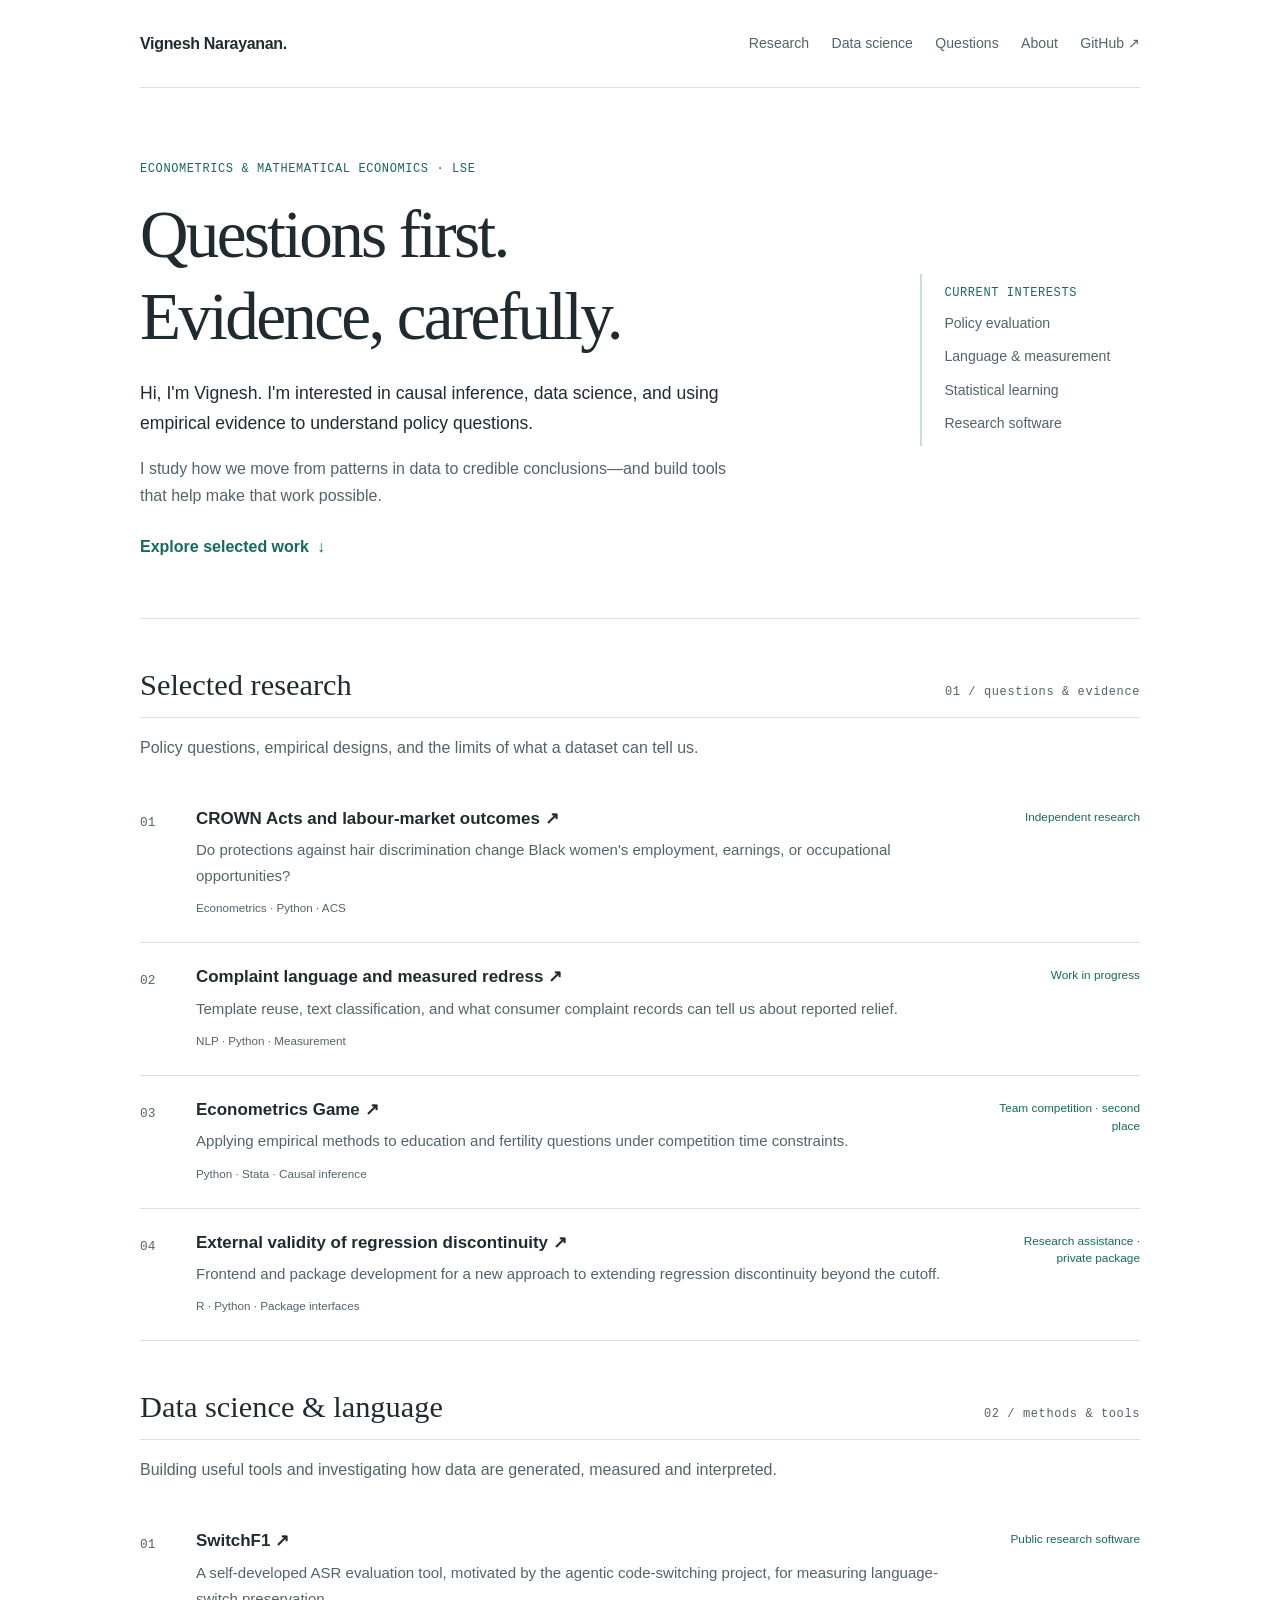
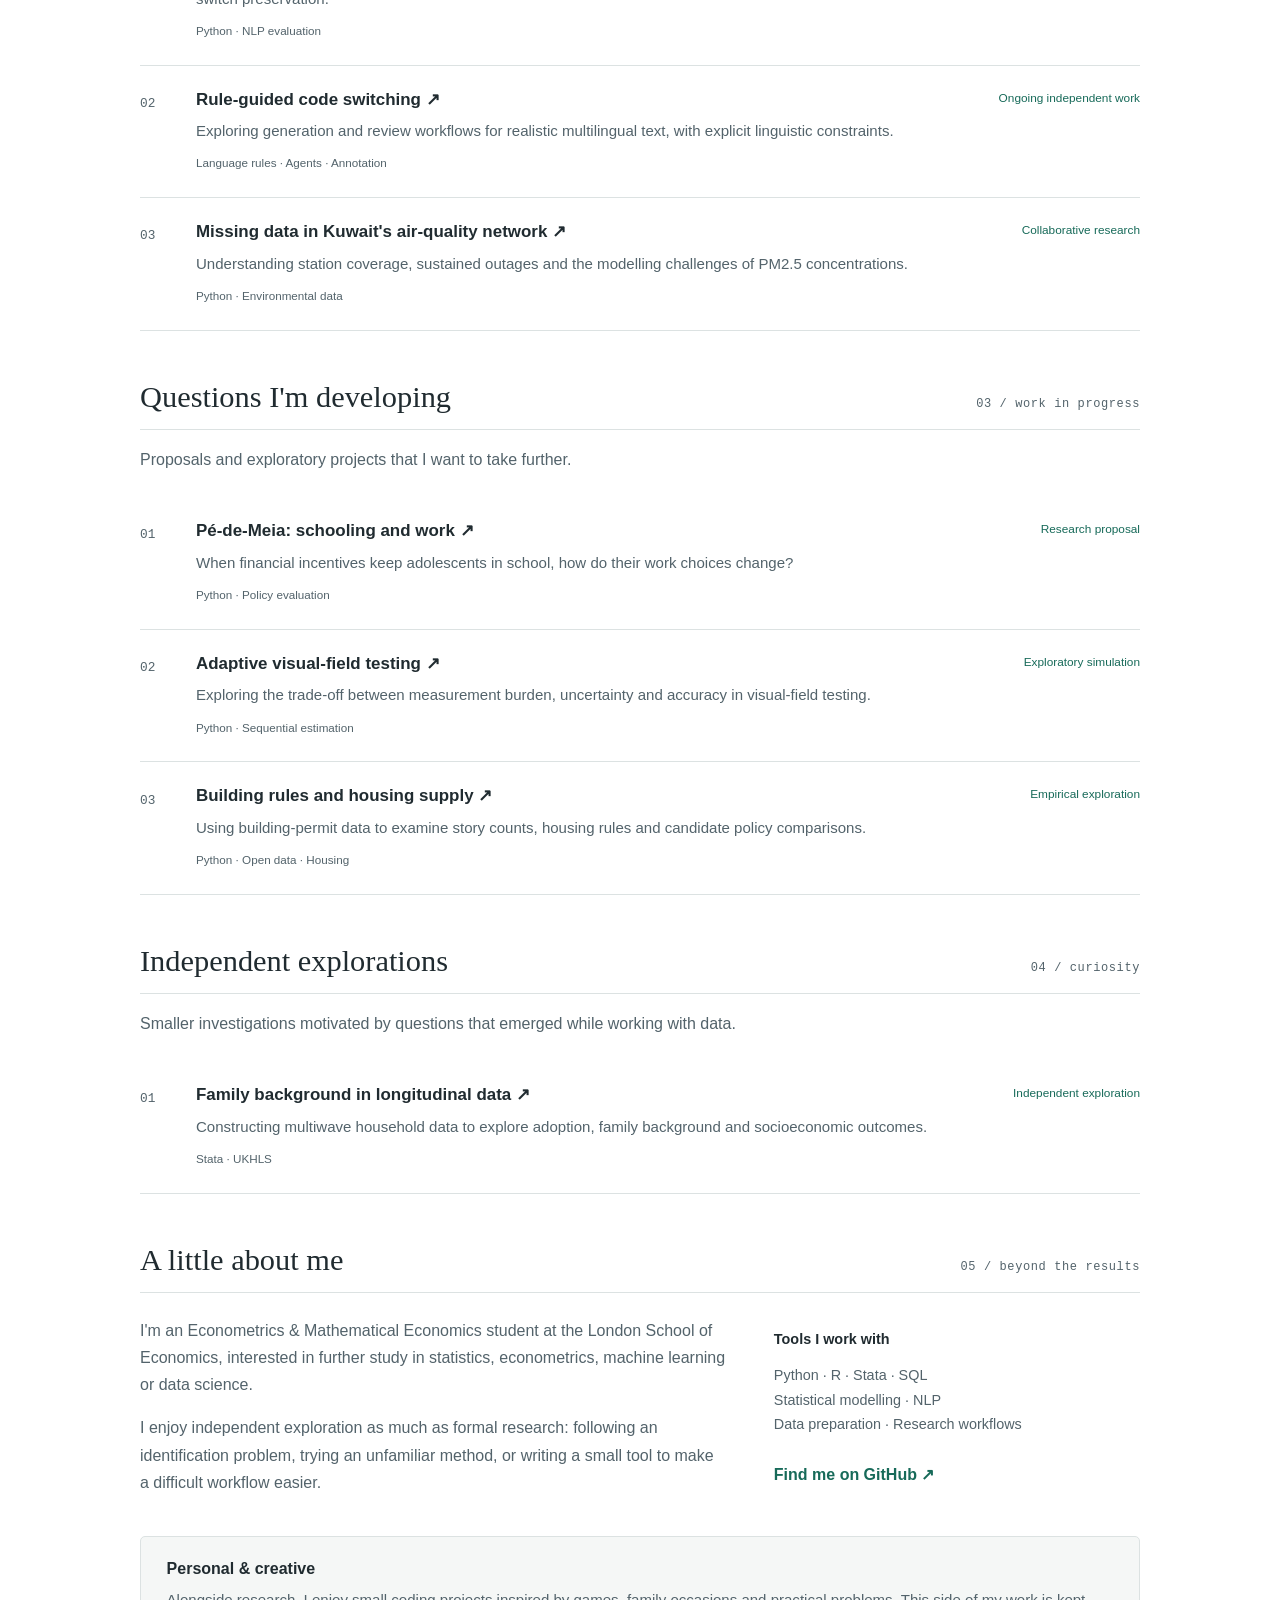
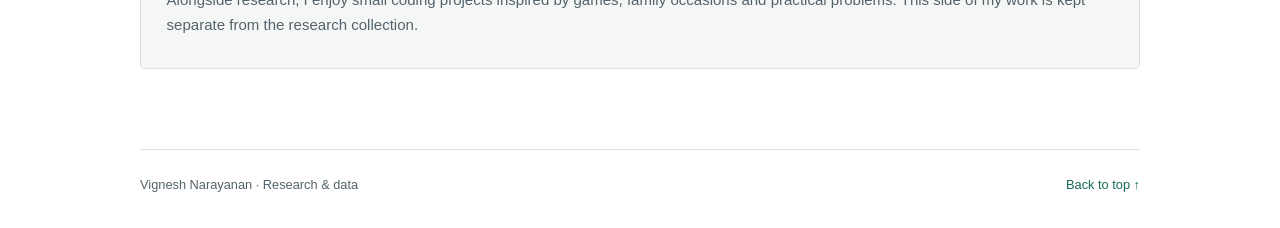
==== index.html @ f07eec37 "Publish research portfolio" ====
<!doctype html>
<html lang="en"><head><meta charset="utf-8"><meta name="viewport" content="width=device-width,initial-scale=1">
<meta name="description" content="Vignesh Narayanan — an LSE student exploring causal inference, data science and policy questions."><meta name="author" content="Vignesh Narayanan"><title>Research &amp; data · Vignesh Narayanan</title>
<link rel="canonical" href="https://vigneshnara88.github.io/">
<meta property="og:type" content="website"><meta property="og:site_name" content="Vignesh Narayanan">
<meta property="og:title" content="Research &amp; data · Vignesh Narayanan"><meta property="og:description" content="Vignesh Narayanan — an LSE student exploring causal inference, data science and policy questions."><meta property="og:url" content="https://vigneshnara88.github.io/">
<meta name="twitter:card" content="summary"><meta name="twitter:title" content="Research &amp; data · Vignesh Narayanan"><meta name="twitter:description" content="Vignesh Narayanan — an LSE student exploring causal inference, data science and policy questions.">
<link rel="stylesheet" href="assets/styles.css"></head><body>
<a class="skip-link" href="#main">Skip to content</a><div class="site">
<header class="site-header"><a class="site-name" href="index.html">Vignesh Narayanan<span aria-hidden="true">.</span></a>
<nav aria-label="Main navigation"><a href="index.html#research">Research</a><a href="index.html#data-science">Data science</a><a href="index.html#questions">Questions</a><a href="index.html#about">About</a><a href="https://github.com/vigneshnara88">GitHub ↗</a></nav></header>
<main id="main"><section class="intro" aria-labelledby="intro-title"><div><p class="label">Econometrics &amp; Mathematical Economics · LSE</p><h1 id="intro-title">Questions first.<br>Evidence, carefully.</h1><p class="lead">Hi, I'm Vignesh. I'm interested in causal inference, data science, and using empirical evidence to understand policy questions.</p><p class="quiet">I study how we move from patterns in data to credible conclusions—and build tools that help make that work possible.</p><a class="text-link" href="#research">Explore selected work <span aria-hidden="true">↓</span></a></div><aside class="research-note" aria-label="Research interests"><p class="eyebrow">CURRENT INTERESTS</p><p>Policy evaluation</p><p>Language &amp; measurement</p><p>Statistical learning</p><p>Research software</p></aside></section><section class="section" id="research" aria-labelledby="research-title"><div class="section-heading"><h2 id="research-title">Selected research</h2><span class="eyebrow">01 / questions & evidence</span></div><p class="section-intro">Policy questions, empirical designs, and the limits of what a dataset can tell us.</p><ul class="project-list"><li><span class="project-number" aria-hidden="true">01</span><div><h3><a href="projects/crown-acts/index.html">CROWN Acts and labour-market outcomes <span aria-hidden="true">↗</span></a></h3><p>Do protections against hair discrimination change Black women&#x27;s employment, earnings, or occupational opportunities?</p><div class="project-tools">Econometrics · Python · ACS</div></div><span class="project-status">Independent research</span></li><li><span class="project-number" aria-hidden="true">02</span><div><h3><a href="projects/cfpb/index.html">Complaint language and measured redress <span aria-hidden="true">↗</span></a></h3><p>Template reuse, text classification, and what consumer complaint records can tell us about reported relief.</p><div class="project-tools">NLP · Python · Measurement</div></div><span class="project-status">Work in progress</span></li><li><span class="project-number" aria-hidden="true">03</span><div><h3><a href="projects/econometrics-game/index.html">Econometrics Game <span aria-hidden="true">↗</span></a></h3><p>Applying empirical methods to education and fertility questions under competition time constraints.</p><div class="project-tools">Python · Stata · Causal inference</div></div><span class="project-status">Team competition · second place</span></li><li><span class="project-number" aria-hidden="true">04</span><div><h3><a href="projects/rd-external-validity/index.html">External validity of regression discontinuity <span aria-hidden="true">↗</span></a></h3><p>Frontend and package development for a new approach to extending regression discontinuity beyond the cutoff.</p><div class="project-tools">R · Python · Package interfaces</div></div><span class="project-status">Research assistance · private package</span></li></ul></section><section class="section" id="data-science" aria-labelledby="data-science-title"><div class="section-heading"><h2 id="data-science-title">Data science & language</h2><span class="eyebrow">02 / methods & tools</span></div><p class="section-intro">Building useful tools and investigating how data are generated, measured and interpreted.</p><ul class="project-list"><li><span class="project-number" aria-hidden="true">01</span><div><h3><a href="projects/switchf1/index.html">SwitchF1 <span aria-hidden="true">↗</span></a></h3><p>A self-developed ASR evaluation tool, motivated by the agentic code-switching project, for measuring language-switch preservation.</p><div class="project-tools">Python · NLP evaluation</div></div><span class="project-status">Public research software</span></li><li><span class="project-number" aria-hidden="true">02</span><div><h3><a href="projects/code-switching/index.html">Rule-guided code switching <span aria-hidden="true">↗</span></a></h3><p>Exploring generation and review workflows for realistic multilingual text, with explicit linguistic constraints.</p><div class="project-tools">Language rules · Agents · Annotation</div></div><span class="project-status">Ongoing independent work</span></li><li><span class="project-number" aria-hidden="true">03</span><div><h3><a href="projects/kuwait/index.html">Missing data in Kuwait&#x27;s air-quality network <span aria-hidden="true">↗</span></a></h3><p>Understanding station coverage, sustained outages and the modelling challenges of PM2.5 concentrations.</p><div class="project-tools">Python · Environmental data</div></div><span class="project-status">Collaborative research</span></li></ul></section><section class="section" id="questions" aria-labelledby="questions-title"><div class="section-heading"><h2 id="questions-title">Questions I'm developing</h2><span class="eyebrow">03 / work in progress</span></div><p class="section-intro">Proposals and exploratory projects that I want to take further.</p><ul class="project-list"><li><span class="project-number" aria-hidden="true">01</span><div><h3><a href="projects/pe-de-meia/index.html">Pé-de-Meia: schooling and work <span aria-hidden="true">↗</span></a></h3><p>When financial incentives keep adolescents in school, how do their work choices change?</p><div class="project-tools">Python · Policy evaluation</div></div><span class="project-status">Research proposal</span></li><li><span class="project-number" aria-hidden="true">02</span><div><h3><a href="projects/visual-field/index.html">Adaptive visual-field testing <span aria-hidden="true">↗</span></a></h3><p>Exploring the trade-off between measurement burden, uncertainty and accuracy in visual-field testing.</p><div class="project-tools">Python · Sequential estimation</div></div><span class="project-status">Exploratory simulation</span></li><li><span class="project-number" aria-hidden="true">03</span><div><h3><a href="projects/single-stair/index.html">Building rules and housing supply <span aria-hidden="true">↗</span></a></h3><p>Using building-permit data to examine story counts, housing rules and candidate policy comparisons.</p><div class="project-tools">Python · Open data · Housing</div></div><span class="project-status">Empirical exploration</span></li></ul></section><section class="section" id="independent" aria-labelledby="independent-title"><div class="section-heading"><h2 id="independent-title">Independent explorations</h2><span class="eyebrow">04 / curiosity</span></div><p class="section-intro">Smaller investigations motivated by questions that emerged while working with data.</p><ul class="project-list"><li><span class="project-number" aria-hidden="true">01</span><div><h3><a href="projects/ukhls/index.html">Family background in longitudinal data <span aria-hidden="true">↗</span></a></h3><p>Constructing multiwave household data to explore adoption, family background and socioeconomic outcomes.</p><div class="project-tools">Stata · UKHLS</div></div><span class="project-status">Independent exploration</span></li></ul></section><section class="section" id="about" aria-labelledby="about-title"><div class="section-heading"><h2 id="about-title">A little about me</h2><span class="eyebrow">05 / beyond the results</span></div><div class="about-grid"><div><p>I'm an Econometrics &amp; Mathematical Economics student at the London School of Economics, interested in further study in statistics, econometrics, machine learning or data science.</p><p>I enjoy independent exploration as much as formal research: following an identification problem, trying an unfamiliar method, or writing a small tool to make a difficult workflow easier.</p></div><div><h3>Tools I work with</h3><p class="skills">Python · R · Stata · SQL<br>Statistical modelling · NLP<br>Data preparation · Research workflows</p><a class="text-link" href="https://github.com/vigneshnara88">Find me on GitHub ↗</a></div></div><div class="folder"><h3>Personal &amp; creative</h3><p>Alongside research, I enjoy small coding projects inspired by games, family occasions and practical problems. This side of my work is kept separate from the research collection.</p></div></section></main><footer class="site-footer"><span>Vignesh Narayanan · Research &amp; data</span><a href="#main">Back to top ↑</a></footer></div></body></html>
---- assets/styles.css ----
:root{color-scheme:light;--text:#202b30;--muted:#53636b;--border:#dce2e2;--background:#fff;--subtle:#f5f7f6;--link:#176a59;--accent:#c7dfd4}
*,*::before,*::after{box-sizing:border-box}html{scroll-behavior:smooth}body{margin:0;background:var(--background);color:var(--text);font:16px/1.7 -apple-system,BlinkMacSystemFont,"Segoe UI",Helvetica,Arial,sans-serif}a{color:var(--link);text-decoration:none}a:hover{text-decoration:underline}a:focus-visible,summary:focus-visible{outline:3px solid var(--link);outline-offset:5px}p{margin:0 0 1rem}h1,h2,h3{line-height:1.22}h1,h2{font-family:Georgia,"Times New Roman",serif;font-weight:400}.site{width:min(1000px,calc(100% - 48px));margin:auto}.skip-link{position:absolute;top:-5rem;left:1rem;padding:.5rem 1rem;background:var(--text);color:white;z-index:10}.skip-link:focus{top:1rem}.site-header{display:flex;align-items:center;justify-content:space-between;gap:1.5rem;min-height:88px;border-bottom:1px solid var(--border)}.site-name{font-weight:650;color:var(--text);letter-spacing:-.02em}.site-header nav{display:flex;flex-wrap:wrap;gap:.6rem 1.4rem;font-size:.88rem}.site-header nav a{color:var(--muted)}main{padding:3.5rem 0 5rem}.intro{display:grid;grid-template-columns:1fr 220px;gap:3rem;padding:1rem 0 3.6rem;border-bottom:1px solid var(--border)}.label,.folder-path,.eyebrow{font:500 .75rem/1.5 ui-monospace,SFMono-Regular,Consolas,monospace;letter-spacing:.05em}.label{text-transform:uppercase;color:var(--link);margin-bottom:1rem}.intro h1{font-size:clamp(2.8rem,6vw,4.2rem);letter-spacing:-.04em;margin:.35rem 0 1.3rem}.intro .lead{font-size:1.1rem;max-width:640px}.intro .quiet{color:var(--muted);max-width:600px}.research-note{border-left:2px solid var(--accent);padding-left:1.4rem;align-self:center;font-size:.88rem;color:var(--muted)}.research-note p{margin:.6rem 0}.research-note .eyebrow{color:var(--link)}.text-link{display:inline-flex;align-items:center;gap:.5rem;font-weight:600;margin-top:.5rem}.section{padding-top:3rem;scroll-margin-top:1.5rem}.section-heading{display:flex;justify-content:space-between;align-items:baseline;gap:1rem;border-bottom:1px solid var(--border);padding-bottom:.8rem}.section-heading h2{font-size:1.9rem;margin:0}.section-heading .eyebrow{color:var(--muted)}.section-intro{max-width:760px;color:var(--muted);margin:1rem 0 1.5rem}.project-list{list-style:none;margin:0;padding:0}.project-list li{display:grid;grid-template-columns:40px 1fr 150px;gap:1rem;padding:1.5rem 0;border-bottom:1px solid var(--border)}.project-number{font:400 .8rem/1.7 ui-monospace,Consolas,monospace;color:var(--muted);padding-top:.2rem}.project-list h3{font-size:1.06rem;margin:0 0 .5rem;font-weight:650}.project-list h3 a{color:var(--text)}.project-list p{color:var(--muted);font-size:.94rem;margin:0}.project-status{text-align:right;font-size:.74rem;line-height:1.5;color:var(--link);align-self:start}.project-tools{font-size:.73rem;color:var(--muted);margin-top:.6rem}.folder{border:1px solid var(--border);border-radius:5px;padding:1.4rem 1.6rem;background:var(--subtle);margin-top:1.5rem}.folder h3{font-size:1rem;margin:0 0 .5rem}.folder p{color:var(--muted);font-size:.94rem;margin-bottom:.5rem}.about-grid{display:grid;grid-template-columns:1.6fr 1fr;gap:3rem;margin-top:1.5rem}.about-grid h3{font-size:.9rem}.about-grid p{color:var(--muted)}.skills{font-size:.9rem}.site-footer{display:flex;justify-content:space-between;gap:1rem;padding:1.5rem 0 2rem;border-top:1px solid var(--border);color:var(--muted);font-size:.8rem}.breadcrumb{display:flex;flex-wrap:wrap;gap:.5rem;font-size:.82rem;color:var(--muted)}.project-header{padding:2.2rem 0;border-bottom:1px solid var(--border)}.project-header h1{font-size:clamp(2.1rem,5vw,3.2rem);letter-spacing:-.03em;max-width:850px;margin:.8rem 0 1.2rem}.project-header .lead{font-size:1.08rem;color:var(--muted);max-width:730px}.project-meta{display:flex;gap:1rem 2rem;flex-wrap:wrap;margin:1.2rem 0 0;font-size:.83rem}.project-meta dt{color:var(--muted)}.project-meta dd{margin:0;font-weight:550}.project-content{max-width:770px;padding-top:2rem}.project-content section+section{margin-top:2.3rem}.project-content h2{font-size:1.6rem;margin:0 0 .9rem}.project-content ul{padding-left:1.3rem}.project-content li{margin:.6rem 0}.project-actions{display:flex;flex-wrap:wrap;gap:1rem;margin-top:1.7rem}.button{display:inline-block;padding:.65rem 1rem;border:1px solid var(--link);border-radius:4px;font-size:.9rem;font-weight:600}.button.primary{background:var(--link);color:white}.project-bottom{margin-top:3rem;padding-top:1.2rem;border-top:1px solid var(--border);font-size:.85rem}code{font-family:ui-monospace,Consolas,monospace}::selection{background:#dcece3}
@media(max-width:720px){.site{width:calc(100% - 32px)}.site-header{align-items:flex-start;padding:1.1rem 0;min-height:auto;flex-direction:column;gap:.65rem}.site-header nav{gap:.55rem 1.1rem}.intro{grid-template-columns:1fr;gap:1.5rem;padding-top:0}.research-note{max-width:420px}.intro h1{font-size:3rem}main{padding-top:2.5rem}.project-list li{grid-template-columns:26px 1fr;gap:.7rem}.project-status{grid-column:2;text-align:left}.section-heading{align-items:flex-start}.section-heading .eyebrow{display:none}.about-grid{grid-template-columns:1fr;gap:1.4rem}.site-footer{flex-direction:column}.project-meta{gap:.8rem 1.3rem}}
@media(prefers-reduced-motion:reduce){html{scroll-behavior:auto}}
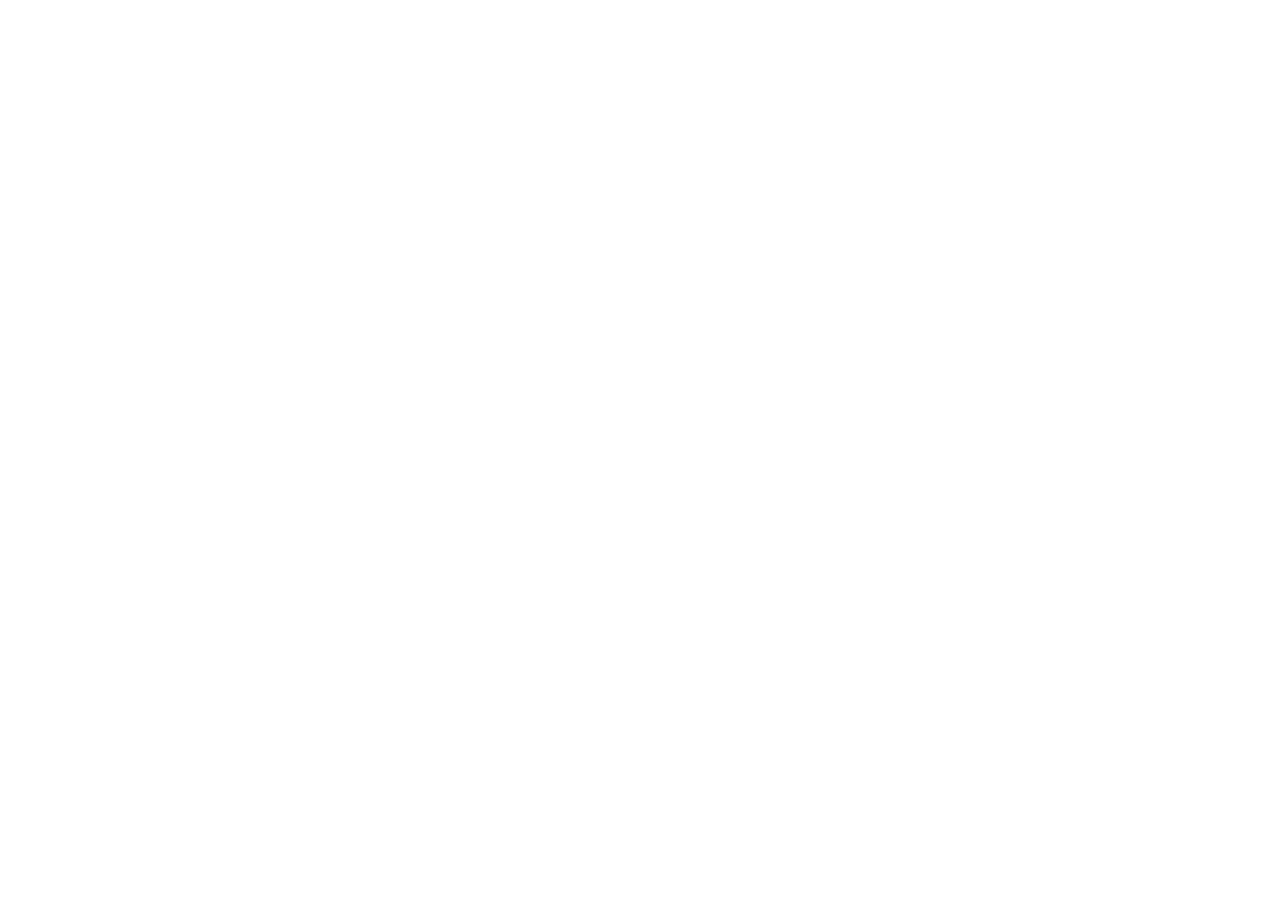
==== commit 07da84ad: "Use the GitHub profile as the main portfolio" ====
--- a/index.html
+++ b/index.html
@@ -1,12 +1,12 @@
-<!doctype html>
-<html lang="en"><head><meta charset="utf-8"><meta name="viewport" content="width=device-width,initial-scale=1">
-<meta name="description" content="Vignesh Narayanan — an LSE student exploring causal inference, data science and policy questions."><meta name="author" content="Vignesh Narayanan"><title>Research &amp; data · Vignesh Narayanan</title>
-<link rel="canonical" href="https://vigneshnara88.github.io/">
-<meta property="og:type" content="website"><meta property="og:site_name" content="Vignesh Narayanan">
-<meta property="og:title" content="Research &amp; data · Vignesh Narayanan"><meta property="og:description" content="Vignesh Narayanan — an LSE student exploring causal inference, data science and policy questions."><meta property="og:url" content="https://vigneshnara88.github.io/">
-<meta name="twitter:card" content="summary"><meta name="twitter:title" content="Research &amp; data · Vignesh Narayanan"><meta name="twitter:description" content="Vignesh Narayanan — an LSE student exploring causal inference, data science and policy questions.">
-<link rel="stylesheet" href="assets/styles.css"></head><body>
-<a class="skip-link" href="#main">Skip to content</a><div class="site">
-<header class="site-header"><a class="site-name" href="index.html">Vignesh Narayanan<span aria-hidden="true">.</span></a>
-<nav aria-label="Main navigation"><a href="index.html#research">Research</a><a href="index.html#data-science">Data science</a><a href="index.html#questions">Questions</a><a href="index.html#about">About</a><a href="https://github.com/vigneshnara88">GitHub ↗</a></nav></header>
-<main id="main"><section class="intro" aria-labelledby="intro-title"><div><p class="label">Econometrics &amp; Mathematical Economics · LSE</p><h1 id="intro-title">Questions first.<br>Evidence, carefully.</h1><p class="lead">Hi, I'm Vignesh. I'm interested in causal inference, data science, and using empirical evidence to understand policy questions.</p><p class="quiet">I study how we move from patterns in data to credible conclusions—and build tools that help make that work possible.</p><a class="text-link" href="#research">Explore selected work <span aria-hidden="true">↓</span></a></div><aside class="research-note" aria-label="Research interests"><p class="eyebrow">CURRENT INTERESTS</p><p>Policy evaluation</p><p>Language &amp; measurement</p><p>Statistical learning</p><p>Research software</p></aside></section><section class="section" id="research" aria-labelledby="research-title"><div class="section-heading"><h2 id="research-title">Selected research</h2><span class="eyebrow">01 / questions & evidence</span></div><p class="section-intro">Policy questions, empirical designs, and the limits of what a dataset can tell us.</p><ul class="project-list"><li><span class="project-number" aria-hidden="true">01</span><div><h3><a href="projects/crown-acts/index.html">CROWN Acts and labour-market outcomes <span aria-hidden="true">↗</span></a></h3><p>Do protections against hair discrimination change Black women&#x27;s employment, earnings, or occupational opportunities?</p><div class="project-tools">Econometrics · Python · ACS</div></div><span class="project-status">Independent research</span></li><li><span class="project-number" aria-hidden="true">02</span><div><h3><a href="projects/cfpb/index.html">Complaint language and measured redress <span aria-hidden="true">↗</span></a></h3><p>Template reuse, text classification, and what consumer complaint records can tell us about reported relief.</p><div class="project-tools">NLP · Python · Measurement</div></div><span class="project-status">Work in progress</span></li><li><span class="project-number" aria-hidden="true">03</span><div><h3><a href="projects/econometrics-game/index.html">Econometrics Game <span aria-hidden="true">↗</span></a></h3><p>Applying empirical methods to education and fertility questions under competition time constraints.</p><div class="project-tools">Python · Stata · Causal inference</div></div><span class="project-status">Team competition · second place</span></li><li><span class="project-number" aria-hidden="true">04</span><div><h3><a href="projects/rd-external-validity/index.html">External validity of regression discontinuity <span aria-hidden="true">↗</span></a></h3><p>Frontend and package development for a new approach to extending regression discontinuity beyond the cutoff.</p><div class="project-tools">R · Python · Package interfaces</div></div><span class="project-status">Research assistance · private package</span></li></ul></section><section class="section" id="data-science" aria-labelledby="data-science-title"><div class="section-heading"><h2 id="data-science-title">Data science & language</h2><span class="eyebrow">02 / methods & tools</span></div><p class="section-intro">Building useful tools and investigating how data are generated, measured and interpreted.</p><ul class="project-list"><li><span class="project-number" aria-hidden="true">01</span><div><h3><a href="projects/switchf1/index.html">SwitchF1 <span aria-hidden="true">↗</span></a></h3><p>A self-developed ASR evaluation tool, motivated by the agentic code-switching project, for measuring language-switch preservation.</p><div class="project-tools">Python · NLP evaluation</div></div><span class="project-status">Public research software</span></li><li><span class="project-number" aria-hidden="true">02</span><div><h3><a href="projects/code-switching/index.html">Rule-guided code switching <span aria-hidden="true">↗</span></a></h3><p>Exploring generation and review workflows for realistic multilingual text, with explicit linguistic constraints.</p><div class="project-tools">Language rules · Agents · Annotation</div></div><span class="project-status">Ongoing independent work</span></li><li><span class="project-number" aria-hidden="true">03</span><div><h3><a href="projects/kuwait/index.html">Missing data in Kuwait&#x27;s air-quality network <span aria-hidden="true">↗</span></a></h3><p>Understanding station coverage, sustained outages and the modelling challenges of PM2.5 concentrations.</p><div class="project-tools">Python · Environmental data</div></div><span class="project-status">Collaborative research</span></li></ul></section><section class="section" id="questions" aria-labelledby="questions-title"><div class="section-heading"><h2 id="questions-title">Questions I'm developing</h2><span class="eyebrow">03 / work in progress</span></div><p class="section-intro">Proposals and exploratory projects that I want to take further.</p><ul class="project-list"><li><span class="project-number" aria-hidden="true">01</span><div><h3><a href="projects/pe-de-meia/index.html">Pé-de-Meia: schooling and work <span aria-hidden="true">↗</span></a></h3><p>When financial incentives keep adolescents in school, how do their work choices change?</p><div class="project-tools">Python · Policy evaluation</div></div><span class="project-status">Research proposal</span></li><li><span class="project-number" aria-hidden="true">02</span><div><h3><a href="projects/visual-field/index.html">Adaptive visual-field testing <span aria-hidden="true">↗</span></a></h3><p>Exploring the trade-off between measurement burden, uncertainty and accuracy in visual-field testing.</p><div class="project-tools">Python · Sequential estimation</div></div><span class="project-status">Exploratory simulation</span></li><li><span class="project-number" aria-hidden="true">03</span><div><h3><a href="projects/single-stair/index.html">Building rules and housing supply <span aria-hidden="true">↗</span></a></h3><p>Using building-permit data to examine story counts, housing rules and candidate policy comparisons.</p><div class="project-tools">Python · Open data · Housing</div></div><span class="project-status">Empirical exploration</span></li></ul></section><section class="section" id="independent" aria-labelledby="independent-title"><div class="section-heading"><h2 id="independent-title">Independent explorations</h2><span class="eyebrow">04 / curiosity</span></div><p class="section-intro">Smaller investigations motivated by questions that emerged while working with data.</p><ul class="project-list"><li><span class="project-number" aria-hidden="true">01</span><div><h3><a href="projects/ukhls/index.html">Family background in longitudinal data <span aria-hidden="true">↗</span></a></h3><p>Constructing multiwave household data to explore adoption, family background and socioeconomic outcomes.</p><div class="project-tools">Stata · UKHLS</div></div><span class="project-status">Independent exploration</span></li></ul></section><section class="section" id="about" aria-labelledby="about-title"><div class="section-heading"><h2 id="about-title">A little about me</h2><span class="eyebrow">05 / beyond the results</span></div><div class="about-grid"><div><p>I'm an Econometrics &amp; Mathematical Economics student at the London School of Economics, interested in further study in statistics, econometrics, machine learning or data science.</p><p>I enjoy independent exploration as much as formal research: following an identification problem, trying an unfamiliar method, or writing a small tool to make a difficult workflow easier.</p></div><div><h3>Tools I work with</h3><p class="skills">Python · R · Stata · SQL<br>Statistical modelling · NLP<br>Data preparation · Research workflows</p><a class="text-link" href="https://github.com/vigneshnara88">Find me on GitHub ↗</a></div></div><div class="folder"><h3>Personal &amp; creative</h3><p>Alongside research, I enjoy small coding projects inspired by games, family occasions and practical problems. This side of my work is kept separate from the research collection.</p></div></section></main><footer class="site-footer"><span>Vignesh Narayanan · Research &amp; data</span><a href="#main">Back to top ↑</a></footer></div></body></html>+﻿<!doctype html>
+<html lang="en">
+<head>
+<meta charset="utf-8">
+<meta name="viewport" content="width=device-width,initial-scale=1">
+<meta http-equiv="refresh" content="0;url=https://github.com/vigneshnara88">
+<link rel="canonical" href="https://github.com/vigneshnara88">
+<title>Vignesh Narayanan</title>
+<style>body{font:18px/1.6 system-ui,sans-serif;max-width:600px;margin:15vh auto;padding:24px;color:#24292f}h1{font-size:28px}a{color:#216e39}</style>
+</head>
+<body><h1>Vignesh Narayanan</h1><p>My projects are on <a href="https://github.com/vigneshnara88">GitHub</a>.</p></body>
+</html>
